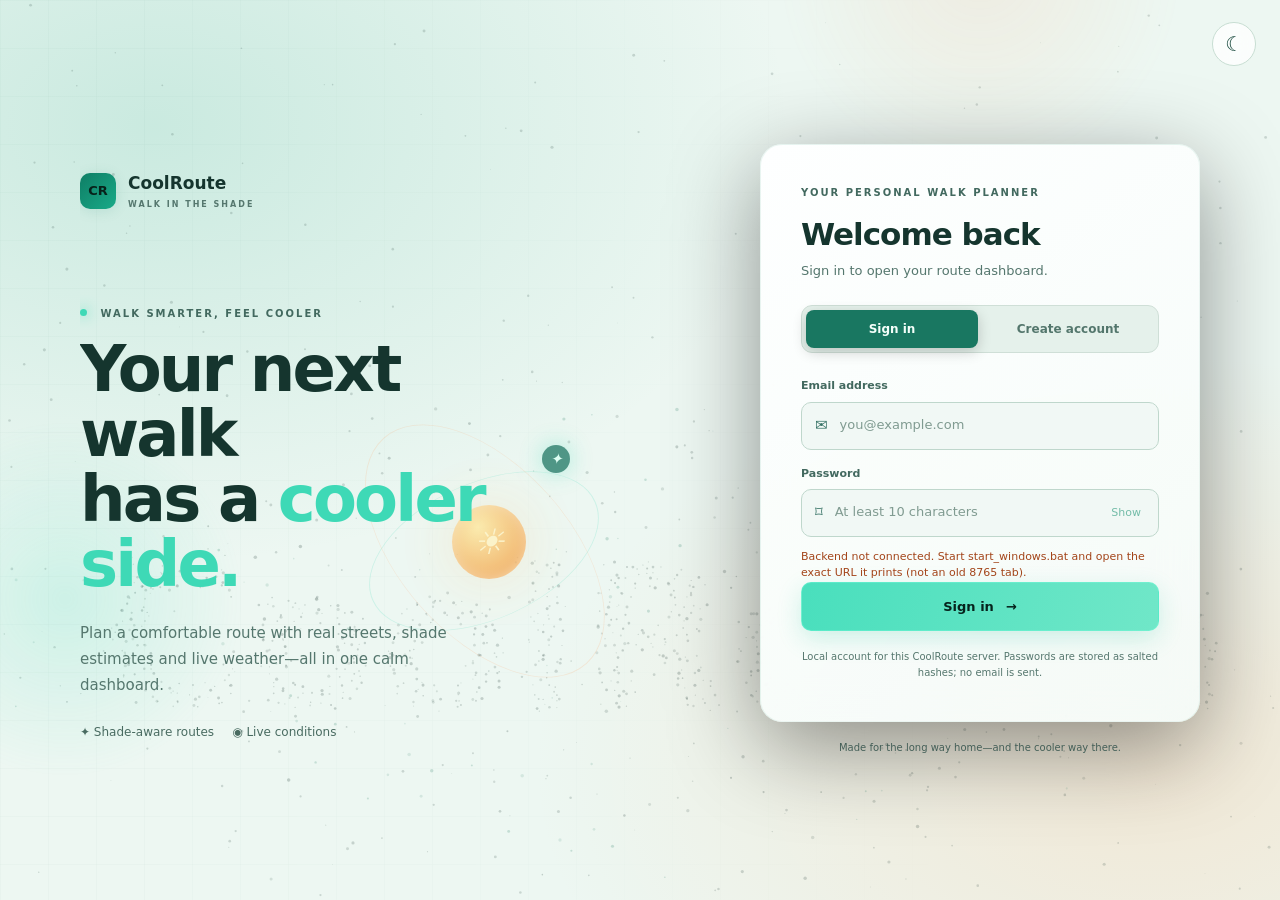
==== index.html @ a136e891 "Publish complete CoolRoute project" ====
<!doctype html>
<html lang="en">
<head>
  <meta charset="utf-8">
  <meta name="viewport" content="width=device-width, initial-scale=1, viewport-fit=cover">
  <meta name="theme-color" content="#0b161a">
  <title>CoolRoute · Walk in the Shade</title>

  <!-- Leaflet — served locally, no CDN required -->
  <link rel="stylesheet" href="./leaflet.css">

  <!-- App styles -->
  <link rel="stylesheet" href="./styles.css?v=solar-learning-satellite-12">
</head>
<body>

  <!-- Use the saved theme, or the operating-system preference on first visit. -->
  <script>
    try {
      const savedTheme = localStorage.getItem('coolroute-theme');
      if (savedTheme === 'light' || (!savedTheme && window.matchMedia('(prefers-color-scheme: light)').matches)) {
        document.body.classList.add('light');
      }
    } catch (_) {}
  </script>

  <section class="auth-screen" id="auth-screen" aria-label="CoolRoute account">
    <canvas class="auth-ambient-canvas" id="auth-ambient-canvas" aria-hidden="true"></canvas>
    <div class="auth-glow auth-glow-one"></div><div class="auth-glow auth-glow-two"></div>
    <button class="auth-theme-toggle" id="auth-theme-toggle" type="button" aria-label="Switch to light theme" title="Switch theme">☼</button>
    <div class="auth-layout">
      <div class="auth-story">
        <a class="auth-brand" href="#" aria-label="CoolRoute"><span class="brand-mark">CR</span><span>CoolRoute<small>WALK IN THE SHADE</small></span></a>
        <div class="auth-copy">
          <p class="auth-kicker"><span></span> WALK SMARTER, FEEL COOLER</p>
          <h1>Your next walk<br>has a <em>cooler side.</em></h1>
          <p>Plan a comfortable route with real streets, shade estimates and live weather—all in one calm dashboard.</p>
          <div class="auth-feature-row"><span>✦ Shade-aware routes</span><span>◉ Live conditions</span></div>
        </div>
        <div class="auth-orbit" aria-hidden="true"><i class="orbit-ring ring-a"></i><i class="orbit-ring ring-b"></i><i class="orbit-sun">☀</i><i class="orbit-leaf">✦</i></div>
      </div>
      <div class="auth-card-wrap">
        <form class="auth-card" id="auth-form" novalidate>
          <div class="auth-mobile-brand"><span class="brand-mark">CR</span> COOLROUTE</div>
          <p class="auth-kicker">YOUR PERSONAL WALK PLANNER</p>
          <h2 id="auth-title">Welcome back</h2>
          <p class="auth-subtitle" id="auth-subtitle">Sign in to open your route dashboard.</p>
          <div class="auth-tabs" role="tablist" aria-label="Account access">
            <button type="button" class="auth-tab active" id="tab-signin" role="tab" aria-selected="true">Sign in</button>
            <button type="button" class="auth-tab" id="tab-signup" role="tab" aria-selected="false">Create account</button>
          </div>
          <label class="auth-label" for="auth-email">Email address</label>
          <div class="auth-input-wrap"><span aria-hidden="true">✉</span><input id="auth-email" name="email" type="email" autocomplete="email" placeholder="you@example.com" required maxlength="254"></div>
          <label class="auth-label" for="auth-password">Password</label>
          <div class="auth-input-wrap"><span aria-hidden="true">⌑</span><input id="auth-password" name="password" type="password" autocomplete="current-password" placeholder="At least 10 characters" required minlength="10" maxlength="256"><button class="password-toggle" type="button" id="auth-show-password" aria-label="Show password">Show</button></div>
          <div id="auth-confirm-row" hidden>
            <label class="auth-label" for="auth-confirm">Confirm password</label>
            <div class="auth-input-wrap"><span aria-hidden="true">✓</span><input id="auth-confirm" name="confirm" type="password" autocomplete="new-password" placeholder="Enter your password again" maxlength="256"></div>
          </div>
          <p class="auth-feedback" id="auth-feedback" role="status" aria-live="polite"></p>
          <button class="auth-submit" id="auth-submit" type="submit"><span id="auth-submit-label">Sign in</span><span aria-hidden="true">→</span></button>
          <p class="auth-privacy">Local account for this CoolRoute server. Passwords are stored as salted hashes; no email is sent.</p>
        </form>
        <p class="auth-card-foot">Made for the long way home—and the cooler way there.</p>
      </div>
    </div>
  </section>

  <!-- ═══════════ TOP BAR ═══════════ -->
  <header class="topbar" role="banner">
    <a class="brand" href="/" aria-label="CoolRoute home">
      <span class="brand-mark" aria-hidden="true">CR</span>
      <span class="brand-text">CoolRoute<small>WALK IN THE SHADE</small></span>
    </a>

    <div class="topbar-center">
      <div class="status-badge" id="status-badge">
        <span class="status-dot" id="status-dot" aria-hidden="true"></span>
        <span id="status-text">Starting…</span>
      </div>
    </div>

    <div class="topbar-actions">
      <div class="weather-chip" id="weather-chip">
        <span class="weather-icon" aria-hidden="true">☀</span>
        <div>
          <b id="weather-temp">--°</b>
          <small id="weather-sub">Loading…</small>
        </div>
      </div>
      <span class="account-chip" id="account-email" hidden></span>
      <button class="icon-btn signout-btn" id="btn-signout" aria-label="Sign out" title="Sign out">↗</button>
      <button class="icon-btn" id="btn-theme" aria-label="Toggle theme" title="Toggle light/dark">◑</button>
    </div>
  </header>

  <!-- ═══════════ MAIN ═══════════ -->
  <main>

    <!-- Hero -->
    <section class="hero">
      <div>
        <p class="eyebrow">SMARTER PEDESTRIAN ROUTING</p>
        <h1>Take the <em>cooler</em> way.</h1>
        <p class="lede">Click the map to pick start &amp; end. Compare walking routes by heat, shade and live weather.</p>
      </div>
    </section>

    <!-- Layout -->
    <div class="layout">

      <!-- ── MAP ── -->
      <section class="card map-card">
        <div class="card-head">
          <div>
            <p class="eyebrow">LIVE STREET MAP</p>
            <h2>Choose your walk</h2>
          </div>
          <div class="map-btns city-search">
            <label class="sr-only" for="inp-city">Search for a city or place</label>
            <input id="inp-city" type="search" placeholder="City or place (e.g. Jaipur)" autocomplete="off">
            <button class="btn quiet" id="btn-city-search">⌕ Search</button>
          </div>
        </div>

        <div class="map-wrap">
          <div id="map" role="application" aria-label="Interactive street map"></div>

          <div class="map-type-control" role="group" aria-label="Choose map style">
            <button type="button" id="btn-map-street" class="map-type-button is-active" aria-pressed="true" title="Show street map">▤ <span>Street</span></button>
            <button type="button" id="btn-map-satellite" class="map-type-button" aria-pressed="false" title="Show satellite imagery">◉ <span>Satellite</span></button>
          </div>

          <!-- Overlay — pointer-events:none so map is always clickable -->
          <div class="map-overlay" id="map-overlay" hidden></div>

          <!-- Legend -->
          <div class="map-legend">
            <span><i class="ldot" style="background:#3ed9b6"></i>Start</span>
            <span><i class="ldot" style="background:#ff9a5c"></i>End</span>
            <span><i class="lline" style="background:#ff9a5c;opacity:.7"></i>Shortest</span>
            <span><i class="lline" style="background:#3ed9b6"></i>CoolRoute</span>
            <span><i class="ldot" style="background:#5fcc88;opacity:.7"></i>Trees</span>
          </div>
        </div>

        <div class="map-foot">
          <span id="map-foot-hint">Click the map to set your start point</span>
          <span>© <a href="https://www.openstreetmap.org/copyright" target="_blank" rel="noreferrer noopener">OpenStreetMap</a></span>
        </div>
      </section>

      <!-- ── SIDEBAR ── -->
      <aside class="sidebar">

        <!-- Controls -->
        <section class="card controls-card">
          <div class="card-head">
            <div>
              <p class="eyebrow">YOUR PREFERENCES</p>
              <h2>Plan your route</h2>
            </div>
            <button class="text-btn" id="btn-swap">⇄ Swap</button>
          </div>

          <div class="places">
            <div class="place-row">
              <span class="place-icon start-icon"></span>
              <div class="place-info place-autocomplete">
                <small>START</small>
                <input class="place-input" id="origin-input" type="search" placeholder="Search starting place" autocomplete="off" aria-label="Starting place">
                <div class="place-suggestions" id="origin-suggestions" role="listbox" hidden></div>
              </div>
              <button class="text-btn" data-mode="origin" title="Set start by clicking on the map">Map</button>
            </div>
            <div class="place-divider"></div>
            <div class="place-row">
              <span class="place-icon end-icon"></span>
              <div class="place-info place-autocomplete">
                <small>DESTINATION</small>
                <input class="place-input" id="dest-input" type="search" placeholder="Search destination" autocomplete="off" aria-label="Destination">
                <div class="place-suggestions" id="dest-suggestions" role="listbox" hidden></div>
              </div>
              <button class="text-btn" data-mode="destination" title="Set destination by clicking on the map">Map</button>
            </div>
          </div>

          <div class="control-block">
            <div class="label-row">
              <label for="inp-hour">Time of walk</label>
              <b id="hour-display">1:00 PM</b>
            </div>
            <input id="inp-hour" type="range" min="6" max="20" step="1" value="13">
            <div class="range-ticks"><span>6 AM</span><span>12 PM</span><span>8 PM</span></div>
          </div>

          <div class="control-block">
            <div class="label-row">
              <label for="inp-budget">Heat budget</label>
              <b><span id="budget-display">60</span>%</b>
            </div>
            <input id="inp-budget" type="range" min="20" max="100" step="5" value="60">
            <p class="hint">Lower = prefer cooler streets even if longer.</p>
          </div>

          <div class="toggles">
            <label class="toggle-row">
              <div class="toggle-info">
                <b>Step-free only</b>
                <small>Avoid mapped stairs</small>
              </div>
              <span class="switch">
                <input id="chk-stepfree" type="checkbox">
                <span class="track"></span>
              </span>
            </label>
            <label class="toggle-row">
              <div class="toggle-info">
                <b>Use shade estimates</b>
                <small>Trees &amp; buildings from OSM</small>
              </div>
              <span class="switch">
                <input id="chk-shade" type="checkbox" checked>
                <span class="track"></span>
              </span>
            </label>
          </div>

          <div class="mode-row">
            <span class="mode-label">Click map sets:</span>
            <div class="segmented">
              <button class="seg-btn active" data-mode="origin">Start</button>
              <button class="seg-btn" data-mode="destination">End</button>
              <button class="seg-btn" data-mode="close">Close street</button>
            </div>
          </div>

          <button class="btn primary" id="btn-plan">Find my cooler route →</button>
          <button class="btn subtle" id="btn-reset">Reset route &amp; closed streets</button>
        </section>

        <!-- Results -->
        <section class="card results-card">
          <div class="card-head">
            <div>
              <p class="eyebrow">ROUTE COMPARISON</p>
              <h2>Your options</h2>
            </div>
            <span class="chip" id="budget-chip">Ready</span>
          </div>

          <p class="verdict" id="verdict">Click the map to place start and destination, then plan your walk.</p>
          <div class="route-compare-grid">
            <section class="route-option shortest-option">
              <h3><i class="route-swatch shortest-swatch"></i>Shortest</h3>
              <p class="route-option-note">Direct walking route</p>
              <table class="compare-table"><tbody>
                <tr><th scope="row">Distance</th><td id="m-dist-base">--</td></tr>
                <tr><th scope="row">Walk time</th><td id="m-time-base">--</td></tr>
                <tr><th scope="row">Est. shade</th><td id="m-shade-base">--</td></tr>
                <tr><th scope="row">Heat exposure</th><td id="m-heat-base">--</td></tr>
              </tbody></table>
            </section>
            <section class="route-option cool-option">
              <h3><i class="route-swatch cool-swatch"></i>CoolRoute</h3>
              <p class="route-option-note" id="cool-route-note">Shade-aware option appears when shade data is ready.</p>
              <table class="compare-table"><tbody>
                <tr><th scope="row">Distance</th><td id="m-dist-cool">--</td></tr>
                <tr><th scope="row">Walk time</th><td id="m-time-cool">--</td></tr>
                <tr><th scope="row">Est. shade</th><td id="m-shade-cool">--</td></tr>
                <tr><th scope="row">Heat exposure</th><td id="m-heat-cool">--</td></tr>
              </tbody></table>
            </section>
          </div>
          <details class="info-disclosure explain-card" id="route-info" open>
            <summary><span><small>ROUTE DETAILS</small><b>Route calculations &amp; graph</b></span><i aria-hidden="true">⌄</i></summary>
            <div class="disclosure-content">
            <div class="explain-head">
              <div><p class="eyebrow">SEE THE DIFFERENCE</p><h3 id="explain-title">Route metrics graph</h3></div>
              <span class="graph-status" id="graph-status">Plan a route to compare</span>
            </div>
            <div class="graph-legend"><span><i class="legend-dot shortest-swatch"></i>Shortest</span><span><i class="legend-dot cool-swatch"></i>CoolRoute</span></div>
            <div class="metric-graph" id="metric-graph" role="img" aria-label="Comparison graph for route distance, shade and heat exposure">
              <div class="graph-row" data-metric="distance"><div class="graph-label">Distance <small>metres</small></div><div class="graph-bars"><div class="graph-bar-line"><i class="short-bar"></i><span class="short-value">—</span></div><div class="graph-bar-line"><i class="cool-bar"></i><span class="cool-value">—</span></div></div></div>
              <div class="graph-row" data-metric="time"><div class="graph-label">Walk time <small>minutes</small></div><div class="graph-bars"><div class="graph-bar-line"><i class="short-bar"></i><span class="short-value">—</span></div><div class="graph-bar-line"><i class="cool-bar"></i><span class="cool-value">—</span></div></div></div>
              <div class="graph-row" data-metric="shade"><div class="graph-label">Est. shade <small>percent</small></div><div class="graph-bars"><div class="graph-bar-line"><i class="short-bar"></i><span class="short-value">—</span></div><div class="graph-bar-line"><i class="cool-bar"></i><span class="cool-value">—</span></div></div></div>
              <div class="graph-row" data-metric="heat"><div class="graph-label">Heat exposure <small>relative score</small></div><div class="graph-bars"><div class="graph-bar-line"><i class="short-bar"></i><span class="short-value">—</span></div><div class="graph-bar-line"><i class="cool-bar"></i><span class="cool-value">—</span></div></div></div>
            </div>
            <div class="learning-actions" aria-label="Learn about the Sun and route calculations">
              <button type="button" class="learning-button" aria-expanded="false" aria-controls="sun-knowledge" data-learning-target="sun-knowledge"><span class="learning-icon" aria-hidden="true">☀</span><span class="learning-copy"><b>How sunlight is estimated</b><small>Location, date, time &amp; shade</small></span><span class="learning-arrow" aria-hidden="true">↗</span></button>
              <button type="button" class="learning-button formula-button" aria-expanded="false" aria-controls="formula-info" data-learning-target="formula-info"><span class="learning-icon" aria-hidden="true">ƒx</span><span class="learning-copy"><b>Explore the formulas</b><small>Sun angle, heat &amp; route score</small></span><span class="learning-arrow" aria-hidden="true">↗</span></button>
            </div>
            <section class="learning-panel astronomy-content" id="sun-knowledge" hidden aria-labelledby="sun-knowledge-title">
              <h4 id="sun-knowledge-title">How the Sun estimate uses your location</h4>
              <p>When you choose a route, CoolRoute uses its latitude and longitude and your selected time. It first looks up forecast sunlight from Open-Meteo. If that is unavailable, it estimates the Sun’s position from the location, date, and time.</p>
              <ul class="sun-steps">
                <li><b>Latitude</b> tells how far north or south the route is. This changes the Sun’s angle above the horizon.</li>
                <li><b>Longitude</b> tells how far east or west it is. Along with the time zone, it helps match clock time to the Sun’s local time.</li>
                <li><b>Date</b> changes the Sun’s seasonal path. Its height is usually different in summer and winter.</li>
                <li><b>Time</b> changes the Sun’s position during the day. Near solar noon, it is usually highest.</li>
                <li>The app combines estimated sunlight with mapped tree and building shade to compare route heat exposure.</li>
              </ul>
              <p class="formula-footnote">These are planning estimates, not a precise shadow or pavement-temperature measurement. Missing map features or unavailable weather data can affect accuracy.</p>
            </section>
            <section class="learning-panel" id="formula-info" hidden aria-labelledby="formula-info-title">
              <h4 id="formula-info-title">Mathematics behind the estimates</h4>
              <div class="sun-formula"><b>Sun height from latitude, season, and time</b><code>sin(α) = sin(φ) sin(δ) + cos(φ) cos(δ) cos(H)</code><p class="formula-footnote">α = Sun height; φ = latitude; δ = seasonal declination; H = hour angle. If α is below the horizon, sunlight is set to zero.</p></div>
              <div class="sun-formula sun-formula-secondary"><b>Season and local solar time</b><code>δ ≈ 23.45° × sin(360° × (day − 81) ÷ 365)<br>solar time ≈ clock time + longitude ÷ 15 − UTC offset<br>H = 15° × (solar time − 12)</code></div>
            <div class="formula-grid">
              <article><b>Shade estimate</b><code>100 × Σ(segment length × shade fraction) ÷ total distance</code><p>Each mapped street segment contributes according to its estimated tree/building shade.</p></article>
              <article><b>Heat exposure</b><code>sun strength × Σ[length × (1 − shade) + wait time × walking speed × (1 − crossing shade)]</code><p>More sun and less shade increase this relative score. It is a planning estimate, not a temperature.</p></article>
              <article><b>Walking time</b><code>Σ(segment length ÷ 1.3 m/s + crossing wait)</code><p>Uses an average walking speed of 1.3 m/s, plus mapped crossing waits where available.</p></article>
              <article><b>Live sun strength</b><code>clamp(shortwave radiation ÷ 850 W/m², 0, 1)</code><p>Open-Meteo looks up radiation for the selected coordinates and local hour. Astronomy is the backup estimate.</p></article>
              <article><b>CoolRoute choice</b><code>route cost = distance + λ × heat exposure</code><p>The app adjusts λ (lambda) until it finds a short route within your heat budget, when one is possible.</p></article>
            </div>
              <p class="formula-footnote">Shade estimates use mapped OpenStreetMap trees/buildings. A simple astronomy fallback uses the nearest 15° longitude meridian for its time-zone estimate, so it omits some orbital and clock corrections.</p>
            </section>
            </div>
          </details>
          <section class="history-card" aria-labelledby="history-title">
            <div class="history-head"><div><p class="eyebrow">SAVED TO THIS DEVICE</p><h3 id="history-title">Your walk history</h3></div><button type="button" class="text-btn" id="btn-history-refresh">Refresh</button></div>
            <p class="history-status" id="history-status" role="status">Loading saved walks…</p>
            <div class="history-list" id="history-list" aria-live="polite"></div>
            <button type="button" class="btn subtle history-more" id="btn-history-more" hidden>Load older walks</button>
            <p class="history-footnote">Saved in <code>data/coolroute.sqlite3</code> for your account. Entries stay there until you remove the database file.</p>
          </section>
          <div hidden>
            <span id="m-dist-delta"></span><span id="m-time-delta"></span>
            <span id="m-shade-delta"></span><span id="m-heat-delta"></span>
          </div>

          <ul class="warnings" id="warnings"></ul>
          <p class="data-note" id="data-note">Heat is a relative score — not medical advice. Shade estimated from mapped trees &amp; buildings.</p>
        </section>

      </aside>
    </div>

    <footer class="source-strip">
      <span><b>LIVE ROUTING · LOCAL CALCULATIONS</b> · Streets: OpenStreetMap · Weather: Open-Meteo</span>
      <a href="https://www.openstreetmap.org/fixthemap" target="_blank" rel="noreferrer noopener">Report map issue ↗</a>
    </footer>
  </main>

  <!-- Leaflet JS — served locally -->
  <script src="./leaflet.js"></script>
  <!-- App JS -->
  <script src="./frontend.js?v=solar-learning-satellite-12"></script>
</body>
</html>
---- leaflet.css ----
/* required styles */

.leaflet-pane,
.leaflet-tile,
.leaflet-marker-icon,
.leaflet-marker-shadow,
.leaflet-tile-container,
.leaflet-pane > svg,
.leaflet-pane > canvas,
.leaflet-zoom-box,
.leaflet-image-layer,
.leaflet-layer {
	position: absolute;
	left: 0;
	top: 0;
	}
.leaflet-container {
	overflow: hidden;
	}
.leaflet-tile,
.leaflet-marker-icon,
.leaflet-marker-shadow {
	-webkit-user-select: none;
	   -moz-user-select: none;
	        user-select: none;
	  -webkit-user-drag: none;
	}
/* Prevents IE11 from highlighting tiles in blue */
.leaflet-tile::selection {
	background: transparent;
}
/* Safari renders non-retina tile on retina better with this, but Chrome is worse */
.leaflet-safari .leaflet-tile {
	image-rendering: -webkit-optimize-contrast;
	}
/* hack that prevents hw layers "stretching" when loading new tiles */
.leaflet-safari .leaflet-tile-container {
	width: 1600px;
	height: 1600px;
	-webkit-transform-origin: 0 0;
	}
.leaflet-marker-icon,
.leaflet-marker-shadow {
	display: block;
	}
/* .leaflet-container svg: reset svg max-width decleration shipped in Joomla! (joomla.org) 3.x */
/* .leaflet-container img: map is broken in FF if you have max-width: 100% on tiles */
.leaflet-container .leaflet-overlay-pane svg {
	max-width: none !important;
	max-height: none !important;
	}
.leaflet-container .leaflet-marker-pane img,
.leaflet-container .leaflet-shadow-pane img,
.leaflet-container .leaflet-tile-pane img,
.leaflet-container img.leaflet-image-layer,
.leaflet-container .leaflet-tile {
	max-width: none !important;
	max-height: none !important;
	width: auto;
	padding: 0;
	}

.leaflet-container img.leaflet-tile {
	/* See: https://bugs.chromium.org/p/chromium/issues/detail?id=600120 */
	mix-blend-mode: plus-lighter;
}

.leaflet-container.leaflet-touch-zoom {
	-ms-touch-action: pan-x pan-y;
	touch-action: pan-x pan-y;
	}
.leaflet-container.leaflet-touch-drag {
	-ms-touch-action: pinch-zoom;
	/* Fallback for FF which doesn't support pinch-zoom */
	touch-action: none;
	touch-action: pinch-zoom;
}
.leaflet-container.leaflet-touch-drag.leaflet-touch-zoom {
	-ms-touch-action: none;
	touch-action: none;
}
.leaflet-container {
	-webkit-tap-highlight-color: transparent;
}
.leaflet-container a {
	-webkit-tap-highlight-color: rgba(51, 181, 229, 0.4);
}
.leaflet-tile {
	filter: inherit;
	visibility: hidden;
	}
.leaflet-tile-loaded {
	visibility: inherit;
	}
.leaflet-zoom-box {
	width: 0;
	height: 0;
	-moz-box-sizing: border-box;
	     box-sizing: border-box;
	z-index: 800;
	}
/* workaround for https://bugzilla.mozilla.org/show_bug.cgi?id=888319 */
.leaflet-overlay-pane svg {
	-moz-user-select: none;
	}

.leaflet-pane         { z-index: 400; }

.leaflet-tile-pane    { z-index: 200; }
.leaflet-overlay-pane { z-index: 400; }
.leaflet-shadow-pane  { z-index: 500; }
.leaflet-marker-pane  { z-index: 600; }
.leaflet-tooltip-pane   { z-index: 650; }
.leaflet-popup-pane   { z-index: 700; }

.leaflet-map-pane canvas { z-index: 100; }
.leaflet-map-pane svg    { z-index: 200; }

.leaflet-vml-shape {
	width: 1px;
	height: 1px;
	}
.lvml {
	behavior: url(#default#VML);
	display: inline-block;
	position: absolute;
	}


/* control positioning */

.leaflet-control {
	position: relative;
	z-index: 800;
	pointer-events: visiblePainted; /* IE 9-10 doesn't have auto */
	pointer-events: auto;
	}
.leaflet-top,
.leaflet-bottom {
	position: absolute;
	z-index: 1000;
	pointer-events: none;
	}
.leaflet-top {
	top: 0;
	}
.leaflet-right {
	right: 0;
	}
.leaflet-bottom {
	bottom: 0;
	}
.leaflet-left {
	left: 0;
	}
.leaflet-control {
	float: left;
	clear: both;
	}
.leaflet-right .leaflet-control {
	float: right;
	}
.leaflet-top .leaflet-control {
	margin-top: 10px;
	}
.leaflet-bottom .leaflet-control {
	margin-bottom: 10px;
	}
.leaflet-left .leaflet-control {
	margin-left: 10px;
	}
.leaflet-right .leaflet-control {
	margin-right: 10px;
	}


/* zoom and fade animations */

.leaflet-fade-anim .leaflet-popup {
	opacity: 0;
	-webkit-transition: opacity 0.2s linear;
	   -moz-transition: opacity 0.2s linear;
	        transition: opacity 0.2s linear;
	}
.leaflet-fade-anim .leaflet-map-pane .leaflet-popup {
	opacity: 1;
	}
.leaflet-zoom-animated {
	-webkit-transform-origin: 0 0;
	    -ms-transform-origin: 0 0;
	        transform-origin: 0 0;
	}
svg.leaflet-zoom-animated {
	will-change: transform;
}

.leaflet-zoom-anim .leaflet-zoom-animated {
	-webkit-transition: -webkit-transform 0.25s cubic-bezier(0,0,0.25,1);
	   -moz-transition:    -moz-transform 0.25s cubic-bezier(0,0,0.25,1);
	        transition:         transform 0.25s cubic-bezier(0,0,0.25,1);
	}
.leaflet-zoom-anim .leaflet-tile,
.leaflet-pan-anim .leaflet-tile {
	-webkit-transition: none;
	   -moz-transition: none;
	        transition: none;
	}

.leaflet-zoom-anim .leaflet-zoom-hide {
	visibility: hidden;
	}


/* cursors */

.leaflet-interactive {
	cursor: pointer;
	}
.leaflet-grab {
	cursor: -webkit-grab;
	cursor:    -moz-grab;
	cursor:         grab;
	}
.leaflet-crosshair,
.leaflet-crosshair .leaflet-interactive {
	cursor: crosshair;
	}
.leaflet-popup-pane,
.leaflet-control {
	cursor: auto;
	}
.leaflet-dragging .leaflet-grab,
.leaflet-dragging .leaflet-grab .leaflet-interactive,
.leaflet-dragging .leaflet-marker-draggable {
	cursor: move;
	cursor: -webkit-grabbing;
	cursor:    -moz-grabbing;
	cursor:         grabbing;
	}

/* marker & overlays interactivity */
.leaflet-marker-icon,
.leaflet-marker-shadow,
.leaflet-image-layer,
.leaflet-pane > svg path,
.leaflet-tile-container {
	pointer-events: none;
	}

.leaflet-marker-icon.leaflet-interactive,
.leaflet-image-layer.leaflet-interactive,
.leaflet-pane > svg path.leaflet-interactive,
svg.leaflet-image-layer.leaflet-interactive path {
	pointer-events: visiblePainted; /* IE 9-10 doesn't have auto */
	pointer-events: auto;
	}

/* visual tweaks */

.leaflet-container {
	background: #ddd;
	outline-offset: 1px;
	}
.leaflet-container a {
	color: #0078A8;
	}
.leaflet-zoom-box {
	border: 2px dotted #38f;
	background: rgba(255,255,255,0.5);
	}


/* general typography */
.leaflet-container {
	font-family: "Helvetica Neue", Arial, Helvetica, sans-serif;
	font-size: 12px;
	font-size: 0.75rem;
	line-height: 1.5;
	}


/* general toolbar styles */

.leaflet-bar {
	box-shadow: 0 1px 5px rgba(0,0,0,0.65);
	border-radius: 4px;
	}
.leaflet-bar a {
	background-color: #fff;
	border-bottom: 1px solid #ccc;
	width: 26px;
	height: 26px;
	line-height: 26px;
	display: block;
	text-align: center;
	text-decoration: none;
	color: black;
	}
.leaflet-bar a,
.leaflet-control-layers-toggle {
	background-position: 50% 50%;
	background-repeat: no-repeat;
	display: block;
	}
.leaflet-bar a:hover,
.leaflet-bar a:focus {
	background-color: #f4f4f4;
	}
.leaflet-bar a:first-child {
	border-top-left-radius: 4px;
	border-top-right-radius: 4px;
	}
.leaflet-bar a:last-child {
	border-bottom-left-radius: 4px;
	border-bottom-right-radius: 4px;
	border-bottom: none;
	}
.leaflet-bar a.leaflet-disabled {
	cursor: default;
	background-color: #f4f4f4;
	color: #bbb;
	}

.leaflet-touch .leaflet-bar a {
	width: 30px;
	height: 30px;
	line-height: 30px;
	}
.leaflet-touch .leaflet-bar a:first-child {
	border-top-left-radius: 2px;
	border-top-right-radius: 2px;
	}
.leaflet-touch .leaflet-bar a:last-child {
	border-bottom-left-radius: 2px;
	border-bottom-right-radius: 2px;
	}

/* zoom control */

.leaflet-control-zoom-in,
.leaflet-control-zoom-out {
	font: bold 18px 'Lucida Console', Monaco, monospace;
	text-indent: 1px;
	}

.leaflet-touch .leaflet-control-zoom-in, .leaflet-touch .leaflet-control-zoom-out  {
	font-size: 22px;
	}


/* layers control */

.leaflet-control-layers {
	box-shadow: 0 1px 5px rgba(0,0,0,0.4);
	background: #fff;
	border-radius: 5px;
	}
.leaflet-control-layers-toggle {
	background-image: url(images/layers.png);
	width: 36px;
	height: 36px;
	}
.leaflet-retina .leaflet-control-layers-toggle {
	background-image: url(images/layers-2x.png);
	background-size: 26px 26px;
	}
.leaflet-touch .leaflet-control-layers-toggle {
	width: 44px;
	height: 44px;
	}
.leaflet-control-layers .leaflet-control-layers-list,
.leaflet-control-layers-expanded .leaflet-control-layers-toggle {
	display: none;
	}
.leaflet-control-layers-expanded .leaflet-control-layers-list {
	display: block;
	position: relative;
	}
.leaflet-control-layers-expanded {
	padding: 6px 10px 6px 6px;
	color: #333;
	background: #fff;
	}
.leaflet-control-layers-scrollbar {
	overflow-y: scroll;
	overflow-x: hidden;
	padding-right: 5px;
	}
.leaflet-control-layers-selector {
	margin-top: 2px;
	position: relative;
	top: 1px;
	}
.leaflet-control-layers label {
	display: block;
	font-size: 13px;
	font-size: 1.08333em;
	}
.leaflet-control-layers-separator {
	height: 0;
	border-top: 1px solid #ddd;
	margin: 5px -10px 5px -6px;
	}

/* Default icon URLs */
.leaflet-default-icon-path { /* used only in path-guessing heuristic, see L.Icon.Default */
	background-image: url(images/marker-icon.png);
	}


/* attribution and scale controls */

.leaflet-container .leaflet-control-attribution {
	background: #fff;
	background: rgba(255, 255, 255, 0.8);
	margin: 0;
	}
.leaflet-control-attribution,
.leaflet-control-scale-line {
	padding: 0 5px;
	color: #333;
	line-height: 1.4;
	}
.leaflet-control-attribution a {
	text-decoration: none;
	}
.leaflet-control-attribution a:hover,
.leaflet-control-attribution a:focus {
	text-decoration: underline;
	}
.leaflet-attribution-flag {
	display: inline !important;
	vertical-align: baseline !important;
	width: 1em;
	height: 0.6669em;
	}
.leaflet-left .leaflet-control-scale {
	margin-left: 5px;
	}
.leaflet-bottom .leaflet-control-scale {
	margin-bottom: 5px;
	}
.leaflet-control-scale-line {
	border: 2px solid #777;
	border-top: none;
	line-height: 1.1;
	padding: 2px 5px 1px;
	white-space: nowrap;
	-moz-box-sizing: border-box;
	     box-sizing: border-box;
	background: rgba(255, 255, 255, 0.8);
	text-shadow: 1px 1px #fff;
	}
.leaflet-control-scale-line:not(:first-child) {
	border-top: 2px solid #777;
	border-bottom: none;
	margin-top: -2px;
	}
.leaflet-control-scale-line:not(:first-child):not(:last-child) {
	border-bottom: 2px solid #777;
	}

.leaflet-touch .leaflet-control-attribution,
.leaflet-touch .leaflet-control-layers,
.leaflet-touch .leaflet-bar {
	box-shadow: none;
	}
.leaflet-touch .leaflet-control-layers,
.leaflet-touch .leaflet-bar {
	border: 2px solid rgba(0,0,0,0.2);
	background-clip: padding-box;
	}


/* popup */

.leaflet-popup {
	position: absolute;
	text-align: center;
	margin-bottom: 20px;
	}
.leaflet-popup-content-wrapper {
	padding: 1px;
	text-align: left;
	border-radius: 12px;
	}
.leaflet-popup-content {
	margin: 13px 24px 13px 20px;
	line-height: 1.3;
	font-size: 13px;
	font-size: 1.08333em;
	min-height: 1px;
	}
.leaflet-popup-content p {
	margin: 17px 0;
	margin: 1.3em 0;
	}
.leaflet-popup-tip-container {
	width: 40px;
	height: 20px;
	position: absolute;
	left: 50%;
	margin-top: -1px;
	margin-left: -20px;
	overflow: hidden;
	pointer-events: none;
	}
.leaflet-popup-tip {
	width: 17px;
	height: 17px;
	padding: 1px;

	margin: -10px auto 0;
	pointer-events: auto;

	-webkit-transform: rotate(45deg);
	   -moz-transform: rotate(45deg);
	    -ms-transform: rotate(45deg);
	        transform: rotate(45deg);
	}
.leaflet-popup-content-wrapper,
.leaflet-popup-tip {
	background: white;
	color: #333;
	box-shadow: 0 3px 14px rgba(0,0,0,0.4);
	}
.leaflet-container a.leaflet-popup-close-button {
	position: absolute;
	top: 0;
	right: 0;
	border: none;
	text-align: center;
	width: 24px;
	height: 24px;
	font: 16px/24px Tahoma, Verdana, sans-serif;
	color: #757575;
	text-decoration: none;
	background: transparent;
	}
.leaflet-container a.leaflet-popup-close-button:hover,
.leaflet-container a.leaflet-popup-close-button:focus {
	color: #585858;
	}
.leaflet-popup-scrolled {
	overflow: auto;
	}

.leaflet-oldie .leaflet-popup-content-wrapper {
	-ms-zoom: 1;
	}
.leaflet-oldie .leaflet-popup-tip {
	width: 24px;
	margin: 0 auto;

	-ms-filter: "progid:DXImageTransform.Microsoft.Matrix(M11=0.70710678, M12=0.70710678, M21=-0.70710678, M22=0.70710678)";
	filter: progid:DXImageTransform.Microsoft.Matrix(M11=0.70710678, M12=0.70710678, M21=-0.70710678, M22=0.70710678);
	}

.leaflet-oldie .leaflet-control-zoom,
.leaflet-oldie .leaflet-control-layers,
.leaflet-oldie .leaflet-popup-content-wrapper,
.leaflet-oldie .leaflet-popup-tip {
	border: 1px solid #999;
	}


/* div icon */

.leaflet-div-icon {
	background: #fff;
	border: 1px solid #666;
	}


/* Tooltip */
/* Base styles for the element that has a tooltip */
.leaflet-tooltip {
	position: absolute;
	padding: 6px;
	background-color: #fff;
	border: 1px solid #fff;
	border-radius: 3px;
	color: #222;
	white-space: nowrap;
	-webkit-user-select: none;
	-moz-user-select: none;
	-ms-user-select: none;
	user-select: none;
	pointer-events: none;
	box-shadow: 0 1px 3px rgba(0,0,0,0.4);
	}
.leaflet-tooltip.leaflet-interactive {
	cursor: pointer;
	pointer-events: auto;
	}
.leaflet-tooltip-top:before,
.leaflet-tooltip-bottom:before,
.leaflet-tooltip-left:before,
.leaflet-tooltip-right:before {
	position: absolute;
	pointer-events: none;
	border: 6px solid transparent;
	background: transparent;
	content: "";
	}

/* Directions */

.leaflet-tooltip-bottom {
	margin-top: 6px;
}
.leaflet-tooltip-top {
	margin-top: -6px;
}
.leaflet-tooltip-bottom:before,
.leaflet-tooltip-top:before {
	left: 50%;
	margin-left: -6px;
	}
.leaflet-tooltip-top:before {
	bottom: 0;
	margin-bottom: -12px;
	border-top-color: #fff;
	}
.leaflet-tooltip-bottom:before {
	top: 0;
	margin-top: -12px;
	margin-left: -6px;
	border-bottom-color: #fff;
	}
.leaflet-tooltip-left {
	margin-left: -6px;
}
.leaflet-tooltip-right {
	margin-left: 6px;
}
.leaflet-tooltip-left:before,
.leaflet-tooltip-right:before {
	top: 50%;
	margin-top: -6px;
	}
.leaflet-tooltip-left:before {
	right: 0;
	margin-right: -12px;
	border-left-color: #fff;
	}
.leaflet-tooltip-right:before {
	left: 0;
	margin-left: -12px;
	border-right-color: #fff;
	}

/* Printing */

@media print {
	/* Prevent printers from removing background-images of controls. */
	.leaflet-control {
		-webkit-print-color-adjust: exact;
		print-color-adjust: exact;
		}
	}
---- styles.css ----
/* ═══════════════════════════════════════════════════
   CoolRoute — styles.css  (fully offline, no CDN fonts)
   Dark-first, responsive, accessible
   ═══════════════════════════════════════════════════ */

/* ── tokens ── */
:root {
  color-scheme: dark;

  /* background / surface */
  --bg:       #0b161a;
  --surface:  #111e23;
  --surface2: #172830;
  --card:     #132029;
  --line:     #1e3540;

  /* text */
  --ink:   #e8f4f0;
  --muted: #7fa9a0;
  --faint: #3d6670;

  /* brand */
  --teal:      #3ed9b6;
  --teal-dim:  #1a6e5a;
  --teal-glow: rgba(62, 217, 182, 0.18);
  --orange:    #ff9a5c;
  --orange-dim: #6b3315;
  --green:     #5fcc88;
  --red:       #ff6b6b;
  --gold:      #f5c641;

  /* effects */
  --radius:    14px;
  --radius-sm: 8px;
  --shadow:    0 8px 32px rgba(0,0,0,0.40);
  --shadow-sm: 0 2px 12px rgba(0,0,0,0.30);
}

/* ── light mode ── */
body.light {
  color-scheme: light;
  --bg:       #f0f7f4;
  --surface:  #ffffff;
  --surface2: #e8f3ee;
  --card:     #ffffff;
  --line:     #c8dfd7;
  --ink:      #0f2922;
  --muted:    #4e7870;
  --faint:    #b8d4ce;
  --teal:         #0e7e65;
  --teal-dim:     #cde9e2;
  --teal-glow:    rgba(14, 126, 101, 0.12);
  --orange:       #d96820;
  --orange-dim:   #fde6d3;
  --green:        #1e9950;
  --red:          #d42e2e;
  --gold:         #c98f00;
  --shadow:       0 8px 32px rgba(0,0,0,0.10);
  --shadow-sm:    0 2px 10px rgba(0,0,0,0.08);
}
body.light .card { background: var(--card); }
body.light .places { background: var(--surface2); border-color: var(--line); }
body.light .segmented { background: var(--surface2); border-color: var(--line); }
body.light .map-overlay,
body.light .map-legend { background: rgba(255,255,255,0.93); color: var(--ink); border-color: var(--line); }

/* ── reset ── */
*, *::before, *::after { box-sizing: border-box; }
html { scroll-behavior: smooth; }
body {
  margin: 0;
  background: radial-gradient(ellipse 80% 60% at 15% 0%, #142f38 0%, transparent 55%), var(--bg);
  color: var(--ink);
  font: 15px/1.55 system-ui, -apple-system, 'Segoe UI', sans-serif;
  min-height: 100dvh;
  -webkit-font-smoothing: antialiased;
}
a { color: var(--teal); text-decoration: none; }
a:hover { text-decoration: underline; }
img, svg { display: block; }
button, input, label { font: inherit; }
button { cursor: pointer; border: none; background: none; color: inherit; }

/* ── typography helpers ── */
.eyebrow {
  font: 700 10px/1 system-ui, sans-serif;
  letter-spacing: 2px;
  color: var(--muted);
  text-transform: uppercase;
  margin: 0 0 8px;
}
h1, h2 { margin: 0; }
h1 {
  font: 800 clamp(32px, 5vw, 52px)/1.05 system-ui, sans-serif;
  letter-spacing: -1.5px;
  color: var(--ink);
}
h1 em { font-style: normal; color: var(--teal); }
h2 {
  font: 700 17px/1.2 system-ui, sans-serif;
  letter-spacing: -0.3px;
}
small { font-size: 11px; }

/* ═══════════════════════════════════ TOP BAR ════════ */
.topbar {
  position: sticky;
  top: 0;
  z-index: 200;
  display: flex;
  align-items: center;
  justify-content: space-between;
  gap: 12px;
  height: 64px;
  padding: 0 24px;
  background: rgba(11, 22, 26, 0.92);
  backdrop-filter: blur(18px) saturate(160%);
  -webkit-backdrop-filter: blur(18px) saturate(160%);
  border-bottom: 1px solid var(--line);
}
body.light .topbar { background: rgba(240, 247, 244, 0.94); }

.brand {
  display: flex;
  align-items: center;
  gap: 10px;
  color: var(--ink);
  text-decoration: none;
  flex-shrink: 0;
}
.brand-mark {
  width: 36px;
  height: 36px;
  border-radius: 10px;
  background: linear-gradient(135deg, var(--teal) 0%, #1aaa88 100%);
  color: #07221a;
  font: 800 13px/36px system-ui, sans-serif;
  text-align: center;
  flex-shrink: 0;
  box-shadow: 0 2px 14px var(--teal-glow);
}
.brand-text {
  font: 700 17px/1 system-ui, sans-serif;
  letter-spacing: -0.3px;
}
.brand-text small {
  display: block;
  font: 600 8px system-ui, sans-serif;
  letter-spacing: 2px;
  color: var(--muted);
  margin-top: 2px;
}

.topbar-center { flex: 1; display: flex; justify-content: center; }

.status-badge {
  display: inline-flex;
  align-items: center;
  gap: 7px;
  padding: 5px 12px;
  border-radius: 20px;
  background: var(--surface);
  border: 1px solid var(--line);
  font-size: 12px;
  color: var(--muted);
  transition: background 0.3s;
}
.status-dot {
  width: 7px;
  height: 7px;
  border-radius: 50%;
  background: var(--gold);
  box-shadow: 0 0 7px currentColor;
  transition: background 0.3s, box-shadow 0.3s;
}
.status-badge.ready .status-dot {
  background: var(--teal);
  box-shadow: 0 0 8px var(--teal);
}
.status-badge.error .status-dot { background: var(--red); box-shadow: 0 0 7px var(--red); }

.topbar-actions { display: flex; align-items: center; gap: 10px; flex-shrink: 0; }

.weather-chip {
  display: flex;
  align-items: center;
  gap: 8px;
  padding: 6px 12px;
  border-radius: 10px;
  background: var(--surface);
  border: 1px solid var(--line);
  font-size: 13px;
  min-width: 90px;
}
.weather-icon { font-size: 18px; color: var(--gold); }
.weather-chip b { font: 700 16px system-ui, sans-serif; display: block; line-height: 1; }
.weather-chip small { color: var(--muted); font-size: 10px; }

.icon-btn {
  width: 36px;
  height: 36px;
  border-radius: 9px;
  background: var(--surface);
  border: 1px solid var(--line);
  color: var(--muted);
  font-size: 18px;
  display: grid;
  place-items: center;
  transition: color 0.2s, border-color 0.2s;
}
.icon-btn:hover { color: var(--teal); border-color: var(--teal-dim); }

/* ═══════════════════════════════════ MAIN ════════ */
main { max-width: 1440px; margin: 0 auto; padding: 28px 28px 0; }

/* ── hero ── */
.hero { margin-bottom: 24px; }
.lede { margin: 10px 0 0; color: var(--muted); font-size: 14px; max-width: 520px; }

/* ── layout grid ── */
.layout {
  display: grid;
  grid-template-columns: 1fr 380px;
  gap: 20px;
  align-items: start;
}

/* ═══════════════════════════════════ CARD ════════ */
.card {
  border-radius: var(--radius);
  background: linear-gradient(160deg, var(--card) 0%, var(--surface) 100%);
  border: 1px solid var(--line);
  box-shadow: var(--shadow);
  overflow: hidden;
}
.card-head {
  display: flex;
  align-items: center;
  justify-content: space-between;
  padding: 18px 20px 14px;
  border-bottom: 1px solid var(--line);
}

/* ═══════════════════════════════════ MAP CARD ════════ */
.map-card { display: flex; flex-direction: column; }

.map-btns { display: flex; gap: 8px; }

.map-wrap {
  position: relative;
  flex: none;
  height: 520px;
  background: #dce5df;
}
.map-type-control { position: absolute; z-index: 650; top: 12px; right: 12px; display: flex; gap: 4px; padding: 4px; border: 1px solid rgba(255,255,255,.15); border-radius: 12px; background: rgba(11,22,26,.86); box-shadow: 0 8px 24px rgba(0,0,0,.25); backdrop-filter: blur(12px); }
.map-type-button { display: inline-flex; min-height: 34px; align-items: center; justify-content: center; gap: 6px; padding: 0 11px; border: 1px solid transparent; border-radius: 8px; color: #b5cbc7; background: transparent; font: inherit; font-size: 11px; font-weight: 700; cursor: pointer; transition: color .18s, background .18s, border-color .18s, transform .18s; }
.map-type-button:hover { color: #fff; background: rgba(255,255,255,.09); transform: translateY(-1px); }
.map-type-button.is-active { color: #06231e; border-color: rgba(62,217,182,.65); background: var(--teal); box-shadow: 0 3px 12px rgba(62,217,182,.2); }
.map-type-button:focus-visible { outline: 2px solid #fff; outline-offset: 2px; }
#map {
  width: 100%;
  height: 520px;
  /* Keep the map area visibly present while raster tiles load or are blocked. */
  background-color: #dce5df;
  background-image: linear-gradient(135deg, rgba(255,255,255,.24), rgba(145,170,155,.12));
}

.map-overlay {
  position: absolute;
  top: 12px;
  left: 50%;
  transform: translateX(-50%);
  max-width: calc(100% - 24px);
  padding: 8px 14px;
  border: 1px solid rgba(255,255,255,.16);
  border-radius: 999px;
  display: block;
  background: rgba(11, 22, 26, 0.92);
  color: var(--ink);
  font-size: 12px;
  font-weight: 500;
  z-index: 800;
  text-align: center;
  box-shadow: 0 4px 18px rgba(0,0,0,.24);
  backdrop-filter: blur(8px);
  pointer-events: none;
}
.map-overlay[hidden] { display: none; }

.map-legend {
  position: absolute;
  bottom: 10px;
  left: 10px;
  z-index: 600;
  display: flex;
  flex-wrap: wrap;
  gap: 6px 12px;
  background: rgba(11, 22, 26, 0.82);
  backdrop-filter: blur(6px);
  border: 1px solid var(--line);
  border-radius: 9px;
  padding: 7px 11px;
  font-size: 11px;
  color: var(--muted);
}
.map-legend span { display: flex; align-items: center; gap: 5px; }

.ldot, .lline {
  display: inline-block;
  border-radius: 50%;
  flex-shrink: 0;
}
.ldot { width: 9px; height: 9px; }
.ldot-start { background: var(--teal); }
.ldot-end   { background: var(--orange); }
.ldot-tree  { background: var(--green); opacity: 0.7; }
.lline { width: 22px; height: 4px; border-radius: 2px; }
.lline-short { background: var(--orange); opacity: 0.7; }
.lline-cool  { background: var(--teal); }

.map-foot {
  display: flex;
  justify-content: space-between;
  align-items: center;
  padding: 9px 16px;
  border-top: 1px solid var(--line);
  font-size: 11px;
  color: var(--muted);
}

/* ═══════════════════════════════════ SIDEBAR ════════ */
.sidebar { display: flex; flex-direction: column; gap: 18px; }

/* ── controls card ── */
.controls-card { padding: 0; }
.controls-card .card-head { padding: 16px 18px 13px; }
.controls-card { overflow: visible; }
.controls-card > *:not(.card-head) { padding-left: 18px; padding-right: 18px; }

/* places */
.places {
  display: flex;
  flex-direction: column;
  background: var(--surface2);
  border: 1px solid var(--line);
  border-radius: 10px;
  margin: 12px 18px 0;
  overflow: visible;
}
.place-row {
  display: flex;
  align-items: center;
  gap: 10px;
  padding: 11px 13px;
}
.place-row:focus-within { position: relative; z-index: 15; }
.place-divider { height: 1px; background: var(--line); margin: 0 10px; }
.place-icon {
  width: 10px;
  height: 10px;
  border-radius: 50%;
  flex-shrink: 0;
}
.start-icon { background: var(--teal); box-shadow: 0 0 8px var(--teal); }
.end-icon   { background: var(--orange); box-shadow: 0 0 8px var(--orange); }
.place-info { flex: 1; min-width: 0; }
.place-info small { display: block; color: var(--muted); font-size: 9px; letter-spacing: 1px; font-weight: 700; }
.place-info b { display: block; font-size: 12px; white-space: nowrap; overflow: hidden; text-overflow: ellipsis; }
.place-autocomplete { position: relative; }
.place-autocomplete:focus-within { z-index: 20; }
.place-input { width: 100%; min-width: 0; padding: 3px 0 0; border: 0; outline: 0; color: var(--ink); background: transparent; font: inherit; font-size: 12px; }
.place-input::placeholder { color: var(--muted); opacity: .85; }
.place-input:focus-visible { box-shadow: 0 1px 0 var(--teal); }
.place-suggestions { position: absolute; z-index: 25; top: calc(100% + 9px); left: -12px; right: -44px; max-height: 230px; overflow-y: auto; padding: 5px; border: 1px solid var(--line); border-radius: 11px; background: var(--surface); box-shadow: 0 14px 35px rgba(0,0,0,.35); }
.place-suggestions[hidden] { display: none; }
.place-suggestion { display: block; width: 100%; padding: 9px 10px; border: 0; border-radius: 7px; color: var(--ink); background: transparent; text-align: left; font: inherit; font-size: 11px; line-height: 1.45; cursor: pointer; }
.place-suggestion:hover, .place-suggestion:focus-visible { outline: 0; background: var(--teal-glow); }
.place-suggestion-note { padding: 10px; color: var(--muted); font-size: 11px; }

/* control blocks */
.control-block { margin: 16px 0 0; }
.label-row {
  display: flex;
  justify-content: space-between;
  align-items: baseline;
  margin-bottom: 8px;
  font-size: 13px;
  font-weight: 500;
}
input[type=range] {
  -webkit-appearance: none;
  appearance: none;
  width: 100%;
  height: 5px;
  border-radius: 3px;
  background: var(--line);
  outline: none;
  cursor: pointer;
}
input[type=range]::-webkit-slider-thumb {
  -webkit-appearance: none;
  appearance: none;
  width: 18px;
  height: 18px;
  border-radius: 50%;
  background: var(--teal);
  box-shadow: 0 0 8px var(--teal-glow);
  border: 3px solid var(--bg);
  cursor: pointer;
  transition: transform 0.15s;
}
input[type=range]:hover::-webkit-slider-thumb { transform: scale(1.15); }
input[type=range]::-moz-range-thumb {
  width: 18px;
  height: 18px;
  border-radius: 50%;
  background: var(--teal);
  border: 3px solid var(--bg);
  cursor: pointer;
}
.range-ticks {
  display: flex;
  justify-content: space-between;
  font-size: 10px;
  color: var(--faint);
  margin-top: 4px;
}
.hint { font-size: 11px; color: var(--muted); margin: 5px 0 0; }

/* toggles */
.toggles { display: flex; flex-direction: column; gap: 4px; margin: 14px 0 0; }
.toggle-row {
  display: flex;
  align-items: center;
  justify-content: space-between;
  gap: 12px;
  padding: 10px 0;
  border-bottom: 1px solid var(--line);
  cursor: pointer;
}
.toggle-row:last-child { border-bottom: none; }
.toggle-info b  { display: block; font-size: 13px; font-weight: 600; }
.toggle-info small { color: var(--muted); }

/* switch */
.switch { position: relative; display: inline-flex; flex-shrink: 0; }
.switch input { position: absolute; opacity: 0; width: 0; height: 0; }
.track {
  display: block;
  width: 40px;
  height: 22px;
  border-radius: 11px;
  background: var(--line);
  transition: background 0.25s;
  position: relative;
}
.track::after {
  content: '';
  position: absolute;
  top: 3px;
  left: 3px;
  width: 16px;
  height: 16px;
  border-radius: 50%;
  background: #fff;
  transition: transform 0.25s;
}
.switch input:checked + .track { background: var(--teal); }
.switch input:checked + .track::after { transform: translateX(18px); }

/* mode row */
.mode-row {
  display: flex;
  align-items: center;
  justify-content: space-between;
  gap: 10px;
  margin: 14px 0 0;
  flex-wrap: wrap;
}
.mode-label { font-size: 12px; color: var(--muted); flex-shrink: 0; }
.segmented {
  display: flex;
  background: var(--surface2);
  border: 1px solid var(--line);
  border-radius: 8px;
  overflow: hidden;
  flex: 1;
}
.seg-btn {
  flex: 1;
  padding: 6px 8px;
  font-size: 11px;
  font-weight: 600;
  color: var(--muted);
  background: transparent;
  border: none;
  border-right: 1px solid var(--line);
  transition: background 0.15s, color 0.15s;
  white-space: nowrap;
}
.seg-btn:last-child { border-right: none; }
.seg-btn.active, .seg-btn[aria-pressed="true"] {
  background: var(--teal-dim);
  color: var(--teal);
}
body.light .seg-btn.active { background: var(--teal-glow); }

/* ── buttons ── */
.btn {
  display: inline-flex;
  align-items: center;
  justify-content: center;
  gap: 6px;
  padding: 0 16px;
  height: 40px;
  border-radius: 10px;
  font-size: 13px;
  font-weight: 600;
  transition: background 0.15s, opacity 0.15s, transform 0.1s;
  cursor: pointer;
  border: 1px solid transparent;
}
.btn:active { transform: scale(0.97); }

.btn.primary {
  width: 100%;
  height: 46px;
  font-size: 14px;
  font-weight: 700;
  margin-top: 16px;
  background: var(--teal);
  color: #07221a;
  border-radius: 11px;
  box-shadow: 0 4px 20px var(--teal-glow);
  letter-spacing: -0.2px;
}
.btn.primary:hover { background: #57edd0; box-shadow: 0 6px 28px var(--teal-glow); }
.btn.primary:disabled { opacity: 0.55; cursor: not-allowed; transform: none; }

.btn.subtle {
  width: 100%;
  margin-top: 8px;
  background: transparent;
  color: var(--muted);
  border: 1px solid var(--line);
  border-radius: 11px;
  font-size: 13px;
}
.btn.subtle:hover { border-color: var(--muted); color: var(--ink); }

.btn.quiet {
  background: var(--surface);
  border: 1px solid var(--line);
  color: var(--muted);
  font-size: 12px;
  height: 34px;
  padding: 0 12px;
  border-radius: 8px;
}
.btn.quiet:hover { color: var(--teal); border-color: var(--teal-dim); }

.text-btn {
  font-size: 12px;
  font-weight: 600;
  color: var(--teal);
  background: none;
  border: none;
  padding: 4px 6px;
  cursor: pointer;
  border-radius: 5px;
  transition: background 0.15s;
  flex-shrink: 0;
}
.text-btn:hover { background: var(--teal-dim); }

/* ── results card ── */
.results-card { padding: 0; }
.results-card .card-head { padding: 16px 18px 13px; }

.chip {
  display: inline-block;
  padding: 4px 10px;
  border-radius: 20px;
  font-size: 11px;
  font-weight: 700;
  letter-spacing: 0.3px;
  background: var(--surface2);
  border: 1px solid var(--line);
  color: var(--muted);
  white-space: nowrap;
}
.chip.good { background: rgba(95, 204, 136, 0.14); color: var(--green); border-color: rgba(95, 204, 136, 0.3); }
.chip.bad  { background: rgba(255, 107, 107, 0.14); color: var(--red);   border-color: rgba(255, 107, 107, 0.3); }

.verdict {
  margin: 0;
  padding: 12px 18px;
  font-size: 13px;
  color: var(--muted);
  background: var(--surface2);
  border-bottom: 1px solid var(--line);
  line-height: 1.5;
}
.verdict.has-result { color: var(--ink); background: rgba(62, 217, 182, 0.07); }

.route-compare-grid { display: grid; grid-template-columns: repeat(2, minmax(0, 1fr)); gap: 10px; padding: 14px 14px 12px; }
.route-option { min-width: 0; padding: 12px; border: 1px solid var(--line); border-radius: 11px; background: var(--surface2); }
.shortest-option { border-top: 2px solid var(--orange); }
.cool-option { border-top: 2px solid var(--teal); }
.route-option h3 { display: flex; align-items: center; gap: 7px; margin: 0; color: var(--ink); font-size: 13px; }
.route-swatch { width: 9px; height: 9px; border-radius: 50%; flex: 0 0 auto; }
.shortest-swatch { background: var(--orange); box-shadow: 0 0 8px var(--orange); }
.cool-swatch { background: var(--teal); box-shadow: 0 0 8px var(--teal); }
.route-option-note { min-height: 25px; margin: 5px 0 8px; color: var(--muted); font-size: 10px; line-height: 1.35; }
.compare-table { width: 100%; border-collapse: collapse; }
.compare-table th, .compare-table td { padding: 8px 0; border-top: 1px solid var(--line); font-size: 10px; }
.compare-table th { color: var(--muted); font-weight: 550; text-align: left; }
.compare-table td { color: var(--ink); font-size: 11px; font-weight: 750; text-align: right; white-space: nowrap; }
.cool-option .compare-table td { color: var(--teal); }

/* Plain-language route graph and formula guide */
.info-disclosure { margin: 2px 14px 12px; border: 1px solid var(--line); border-radius: 13px; background: linear-gradient(145deg, var(--surface2), rgba(62,217,182,.035)); overflow: hidden; }
.info-disclosure > summary { min-height: 64px; display: flex; align-items: center; justify-content: space-between; gap: 14px; padding: 12px 15px; color: var(--ink); cursor: pointer; list-style: none; transition: background .18s, color .18s; }
.info-disclosure > summary::-webkit-details-marker { display: none; }
.info-disclosure > summary:hover { background: rgba(62,217,182,.08); color: var(--teal); }
.info-disclosure > summary span { display: grid; gap: 4px; }
.info-disclosure > summary small { color: var(--muted); font-size: 9px; font-weight: 750; letter-spacing: 1.2px; }
.info-disclosure > summary b { font-size: 14px; }
.info-disclosure > summary i { display: grid; width: 28px; height: 28px; place-items: center; border: 1px solid var(--line); border-radius: 8px; color: var(--teal); font-size: 17px; font-style: normal; transition: transform .2s; }
.info-disclosure[open] > summary i { transform: rotate(180deg); }
.disclosure-content { padding: 0 15px 15px; animation: disclosure-in .22s ease-out; }
.explain-card { background: linear-gradient(145deg, var(--surface2), rgba(62,217,182,.035)); }
.astronomy-card { background: linear-gradient(145deg, var(--surface2), rgba(255,154,92,.035)); }
.astronomy-content > p:first-child { margin: 0 0 13px; color: var(--muted); font-size: 11px; line-height: 1.65; }
.sun-formula { padding: 12px; border: 1px solid var(--line); border-radius: 9px; background: rgba(0,0,0,.08); }
.sun-formula b { display: block; margin-bottom: 7px; color: var(--ink); font-size: 11px; }
.sun-formula code { color: var(--teal); font: 10px/1.6 ui-monospace, SFMono-Regular, Consolas, monospace; overflow-wrap: anywhere; }
.sun-formula-secondary { margin-top: 8px; }
.sun-steps { display: grid; gap: 8px; margin: 13px 0 0; padding-left: 18px; color: var(--muted); font-size: 10px; line-height: 1.55; }
.sun-steps b { color: var(--ink); }
.learning-actions { display: grid; grid-template-columns: repeat(2,minmax(0,1fr)); gap: 9px; margin-top: 16px; }
.learning-button { display: flex; min-height: 62px; align-items: center; gap: 10px; padding: 10px 12px; border: 1px solid rgba(62,217,182,.28); border-radius: 12px; color: var(--ink); background: linear-gradient(135deg,rgba(62,217,182,.13),rgba(62,217,182,.045)); font: inherit; text-align: left; cursor: pointer; transition: transform .18s ease, border-color .18s ease, background .18s ease, box-shadow .18s ease; }
.learning-button:hover, .learning-button[aria-expanded="true"] { transform: translateY(-1px); border-color: var(--teal); background: rgba(62,217,182,.16); box-shadow: 0 6px 18px rgba(0,0,0,.14); }
.learning-button:focus-visible { outline: 2px solid var(--teal); outline-offset: 2px; }
.formula-button { border-color: rgba(255,154,92,.28); background: linear-gradient(135deg,rgba(255,154,92,.13),rgba(255,154,92,.045)); }
.formula-button:hover, .formula-button[aria-expanded="true"] { border-color: var(--orange); background: rgba(255,154,92,.15); }
.learning-icon { display: grid; width: 34px; height: 34px; flex: 0 0 34px; place-items: center; border-radius: 10px; color: var(--teal); background: rgba(62,217,182,.14); font-size: 17px; font-weight: 800; }
.formula-button .learning-icon { color: var(--orange); background: rgba(255,154,92,.14); font-size: 12px; }
.learning-copy { display: grid; gap: 4px; min-width: 0; }
.learning-copy b { color: var(--ink); font-size: 11px; }
.learning-copy small { color: var(--muted); font-size: 9px; font-weight: 500; }
.learning-arrow { margin-left: auto; color: var(--teal); font-size: 15px; transition: transform .18s; }
.formula-button .learning-arrow { color: var(--orange); }
.learning-button[aria-expanded="true"] .learning-arrow { transform: rotate(45deg); }
.learning-panel { margin-top: 10px; padding: 14px; border: 1px solid var(--line); border-radius: 11px; background: var(--surface); animation: disclosure-in .22s ease-out; }
.learning-panel[hidden] { display: none; }
.learning-panel h4 { margin: 0 0 10px; color: var(--ink); font-size: 12px; }
.learning-panel > p:first-of-type { margin: 0; color: var(--muted); font-size: 10px; line-height: 1.65; }
.learning-panel .formula-grid { margin-top: 10px; }
.learning-panel .sun-formula p { margin: 7px 0 0; color: var(--muted); font-size: 9px; line-height: 1.5; }
@keyframes disclosure-in { from { opacity: 0; transform: translateY(-4px); } to { opacity: 1; transform: none; } }
.explain-head { display: flex; align-items: start; justify-content: space-between; gap: 12px; }
.explain-head .eyebrow { margin: 0 0 4px; }
.explain-head h3 { margin: 0; color: var(--ink); font-size: 15px; }
.graph-status { max-width: 48%; color: var(--muted); font-size: 10px; line-height: 1.45; text-align: right; }
.graph-legend { display: flex; gap: 16px; margin: 13px 0 8px; color: var(--muted); font-size: 10px; }
.graph-legend span { display: inline-flex; align-items: center; gap: 6px; }
.legend-dot { display: inline-block; width: 8px; height: 8px; border-radius: 50%; }
.metric-graph { display: grid; gap: 10px; }
.graph-row { display: grid; grid-template-columns: 92px minmax(0,1fr); align-items: center; gap: 10px; }
.graph-label { color: var(--ink); font-size: 10px; font-weight: 700; }
.graph-label small { display: block; margin-top: 2px; color: var(--muted); font-size: 9px; font-weight: 500; }
.graph-bars { display: grid; gap: 4px; min-width: 0; }
.graph-bar-line { display: flex; align-items: center; gap: 6px; min-width: 0; height: 9px; }
.graph-bar-line i { display: block; width: 0; height: 6px; min-width: 2px; border-radius: 8px; transition: width .55s cubic-bezier(.2,.8,.2,1); }
.graph-bar-line .short-bar { background: var(--orange); }
.graph-bar-line .cool-bar { background: var(--teal); }
.graph-bar-line span { color: var(--muted); font-size: 9px; white-space: nowrap; }
.formula-grid { display: grid; grid-template-columns: repeat(2,minmax(0,1fr)); gap: 8px; margin-top: 16px; }
.formula-grid article { min-width: 0; padding: 10px; border: 1px solid var(--line); border-radius: 9px; background: rgba(0,0,0,.08); }
.formula-grid b { display: block; margin-bottom: 6px; color: var(--ink); font-size: 10px; }
.formula-grid code { display: block; color: var(--teal); font-family: ui-monospace, SFMono-Regular, Consolas, monospace; font-size: 9px; line-height: 1.5; white-space: normal; overflow-wrap: anywhere; }
.formula-grid p, .formula-footnote { margin: 6px 0 0; color: var(--muted); font-size: 9px; line-height: 1.5; }
.formula-footnote { margin-top: 10px; }
.history-card { margin: 0 14px 16px; padding: 14px; border: 1px solid var(--line); border-radius: 13px; background: var(--surface2); }
.history-head { display: flex; align-items: center; justify-content: space-between; gap: 10px; }
.history-head .eyebrow { margin: 0 0 4px; }
.history-head h3 { margin: 0; color: var(--ink); font-size: 15px; }
.history-status, .history-footnote { margin: 9px 0 0; color: var(--muted); font-size: 10px; line-height: 1.5; }
.history-footnote code { color: var(--teal); }
.history-list { display: grid; gap: 8px; margin-top: 10px; }
.history-item { display: grid; grid-template-columns: minmax(0,1fr) auto; align-items: center; gap: 10px; padding: 10px; border: 1px solid var(--line); border-radius: 9px; background: var(--surface); }
.history-route { min-width: 0; color: var(--ink); font-size: 10px; font-weight: 650; overflow-wrap: anywhere; }
.history-route small { display: block; margin-top: 4px; color: var(--muted); font-size: 9px; font-weight: 500; }
.history-reuse { padding: 6px 9px; border: 1px solid rgba(62,217,182,.28); border-radius: 7px; color: var(--teal); background: rgba(62,217,182,.08); font-size: 10px; font-weight: 700; cursor: pointer; }
.history-reuse:hover { color: #06231c; background: var(--teal); }
.history-more { width: 100%; margin-top: 9px; padding: 8px; font-size: 10px; }

/* metrics */
.metrics { padding: 0 18px; }
.metric-row {
  display: flex;
  flex-direction: column;
  gap: 4px;
  padding: 12px 0;
  border-bottom: 1px solid var(--line);
}
.metric-row:last-child { border-bottom: none; }
.metric-label { font-size: 10px; font-weight: 700; letter-spacing: 1px; color: var(--muted); text-transform: uppercase; }
.metric-vals {
  display: flex;
  align-items: center;
  gap: 8px;
}
.metric-val { display: flex; flex-direction: column; gap: 1px; }
.metric-val small { font-size: 9px; letter-spacing: 1px; color: var(--faint); }
.metric-val b { font: 700 20px/1 system-ui, sans-serif; letter-spacing: -0.5px; }
.metric-val.accent b { color: var(--teal); }
.metric-arrow { color: var(--faint); font-size: 14px; margin: 0 2px; }
.metric-delta { font-size: 11px; color: var(--muted); }
.metric-delta.positive { color: var(--teal); }
.metric-delta.negative { color: var(--red); }

/* warnings */
.warnings {
  list-style: none;
  padding: 0 18px;
  margin: 0;
}
.warnings:empty { padding: 0; }
.warnings li {
  padding: 8px 11px;
  border-radius: 7px;
  font-size: 12px;
  background: rgba(245, 198, 65, 0.10);
  color: var(--gold);
  border: 1px solid rgba(245, 198, 65, 0.2);
  margin-bottom: 6px;
  line-height: 1.4;
}
.warnings li.error {
  background: rgba(255, 107, 107, 0.10);
  color: var(--red);
  border-color: rgba(255, 107, 107, 0.25);
}
.warnings li.info {
  background: rgba(62, 217, 182, 0.08);
  color: var(--teal);
  border-color: rgba(62, 217, 182, 0.2);
}

.data-note {
  font-size: 11px;
  color: var(--faint);
  padding: 10px 18px 14px;
  margin: 0;
  line-height: 1.5;
}

/* ── source strip ── */
.source-strip {
  display: flex;
  justify-content: space-between;
  align-items: center;
  gap: 12px;
  margin-top: 20px;
  padding: 12px 4px;
  border-top: 1px solid var(--line);
  font-size: 11px;
  color: var(--faint);
  flex-wrap: wrap;
}

/* ═══════════════════════════════════ LEAFLET TWEAKS ════════ */
.leaflet-container { background: #dce5df !important; }
.map-dark:not(.map-satellite) .leaflet-tile-pane { filter: invert(.88) hue-rotate(180deg) brightness(.82) saturate(.78); }
.leaflet-control-zoom a {
  background: var(--surface) !important;
  color: var(--ink) !important;
  border-color: var(--line) !important;
}
.leaflet-control-zoom a:hover { color: var(--teal) !important; }
.leaflet-control-attribution {
  background: rgba(11, 22, 26, 0.82) !important;
  color: var(--muted) !important;
  font-size: 10px !important;
  backdrop-filter: blur(4px);
}
.leaflet-control-attribution a { color: var(--teal) !important; }
body.light .leaflet-control-attribution { background: rgba(255,255,255,0.88) !important; }
body.light .leaflet-control-zoom a { background: #fff !important; color: var(--ink) !important; border-color: var(--line) !important; }

/* route lines */
.route-short { mix-blend-mode: screen; }

/* ═══════════════════════════════════ SCROLLBAR ════════ */
::-webkit-scrollbar { width: 7px; }
::-webkit-scrollbar-track { background: var(--bg); }
::-webkit-scrollbar-thumb { background: var(--line); border-radius: 4px; }

/* ═══════════════════════════════════ RESPONSIVE ════════ */
@media (max-width: 1100px) {
  .layout { grid-template-columns: 1fr 360px; }
}

@media (max-width: 900px) {
  main { padding: 20px 18px 0; }
  .layout { grid-template-columns: 1fr; }
  .map-wrap { height: 55vh; min-height: 360px; }
  #map { height: 55vh; min-height: 360px; }
  .sidebar { display: grid; grid-template-columns: 1fr 1fr; gap: 16px; align-items: start; }
}

@media (max-width: 640px) {
  .topbar { padding: 0 14px; height: 58px; }
  .topbar-center { display: none; }
  .weather-chip b { font-size: 14px; }
  .weather-chip small { display: none; }
  main { padding: 14px 12px 0; }
  h1 { font-size: 28px; }
  .lede { font-size: 12px; }
  .hero { margin-bottom: 14px; }
  .map-wrap { height: 52vh; min-height: 320px; }
  #map { height: 52vh; min-height: 320px; }
  .map-btns .btn span { display: none; }
  .sidebar { grid-template-columns: 1fr; }
  .source-strip { flex-direction: column; align-items: flex-start; font-size: 10px; }
  .metric-val b { font-size: 16px; }
  .route-compare-grid { gap: 7px; padding: 12px 10px; }
  .route-option { padding: 9px; }
  .info-disclosure { margin: 0 10px 10px; }
  .info-disclosure > summary { padding: 11px 12px; }
  .disclosure-content { padding: 0 12px 12px; }
  .history-card { margin: 0 10px 12px; padding: 12px; }
  .formula-grid { grid-template-columns: 1fr; }
  .learning-actions { grid-template-columns: 1fr; }
  .graph-row { grid-template-columns: 78px minmax(0,1fr); gap: 7px; }
  .compare-table th, .compare-table td { font-size: 9px; }
}

.city-search { align-items: center; }
.city-search input {
  width: clamp(150px, 22vw, 260px);
  height: 36px;
  padding: 0 10px;
  border-radius: 8px;
  border: 1px solid var(--line);
  background: var(--surface);
  color: var(--ink);
  font: inherit;
  font-size: 12px;
}
.city-search input:focus { outline: 2px solid var(--teal); outline-offset: 1px; }
.sr-only { position: absolute; width: 1px; height: 1px; padding: 0; margin: -1px; overflow: hidden; clip: rect(0,0,0,0); white-space: nowrap; border: 0; }

@media (max-width: 420px) {
  .map-btns .btn { padding: 0 8px; font-size: 11px; }
  .mode-row { flex-direction: column; align-items: flex-start; }
  .segmented { width: 100%; }
  .city-search input { width: min(52vw, 220px); }
}

/* ═══════════════════════════════════ ANIMATIONS ════════ */
@keyframes pulse {
  0%, 100% { opacity: 1; }
  50%       { opacity: 0.4; }
}
.loading .status-dot { animation: pulse 1.4s ease-in-out infinite; }

/* Clear, tactile feedback across the dashboard and account screen. */
button { transition: color .18s ease, background-color .18s ease, border-color .18s ease, box-shadow .18s ease, transform .18s ease, filter .18s ease; }
button:not(:disabled):active { transform: translateY(1px) scale(.975); }
button.ui-pressed:not(:disabled) { color: #06231c; background-color: #55dfbd; border-color: #55dfbd; box-shadow: 0 0 0 4px rgba(62,217,182,.17), 0 7px 22px rgba(35,192,155,.23); }
body.app-authenticated::before {
  content: ''; position: fixed; inset: 0; z-index: 0; pointer-events: none;
  background: radial-gradient(480px circle at var(--pointer-x, 50%) var(--pointer-y, 50%), rgba(62,217,182,.16), transparent 72%);
  opacity: 0; transition: opacity .28s ease;
}
body.app-authenticated:hover::before { opacity: 1; }
body.app-authenticated > main { position: relative; z-index: 1; }
.auth-screen::after {
  content: ''; position: fixed; inset: 0; z-index: 0; pointer-events: none;
  background: radial-gradient(460px circle at var(--pointer-x, 50%) var(--pointer-y, 50%), rgba(62,217,182,.18), transparent 72%);
  opacity: 0; transition: opacity .35s ease;
}
.auth-screen:hover::after { opacity: 1; }
.auth-card { transition: transform .28s ease, border-color .28s ease, box-shadow .28s ease; }
.auth-card:hover { transform: translateY(-4px); border-color: rgba(100,225,193,.48); box-shadow: 0 30px 100px rgba(0,0,0,.46), 0 0 48px rgba(62,217,182,.13), inset 0 1px rgba(255,255,255,.05); }
.auth-tab:not(.active):hover { color: #d9fff3; background: rgba(62,217,182,.09); }
.btn:not(:disabled):hover, .icon-btn:not(:disabled):hover, .seg-btn:not(:disabled):hover, .text-btn:not(:disabled):hover { transform: translateY(-2px); filter: brightness(1.18); }
.card { transition: border-color .24s ease, box-shadow .24s ease, transform .24s ease; }
.card:hover { border-color: var(--teal-dim); box-shadow: var(--shadow), 0 0 22px rgba(62,217,182,.075); }
.btn.primary:not(:disabled):hover { background: #63f0ce; box-shadow: 0 8px 30px rgba(62,217,182,.3); }
.seg-btn.active { color: var(--ink); border-color: var(--teal-dim); background: var(--teal-glow); box-shadow: inset 0 0 0 1px rgba(62,217,182,.12); }
@keyframes button-feedback { 0% { filter: brightness(1.15); } 100% { filter: brightness(1); } }
button.ui-pressed { animation: button-feedback .36s ease-out; }


/* Animated sign-in experience; no remote fonts, scripts, or images. */
body:not(.app-authenticated) > .topbar,
body:not(.app-authenticated) > main { display: none; }
.auth-screen {
  position: fixed; inset: 0; z-index: 3000; overflow: auto;
  display: grid; place-items: center; padding: 34px 5vw;
  --auth-bg: radial-gradient(ellipse at 12% 14%, #164c4b 0, transparent 38%), radial-gradient(ellipse at 90% 85%, #163d3f 0, transparent 35%), #091619;
  --auth-card-bg: linear-gradient(145deg, rgba(19,39,43,.96), rgba(13,28,32,.94));
  --auth-copy: #eaf8f3; --auth-muted: #83a39b; --auth-label: #b3cec6; --auth-input-bg: rgba(7,20,23,.68);
  color: #eaf8f3;
  background: var(--auth-bg);
}
.auth-ambient-canvas { position: absolute; inset: 0; z-index: 0; width: 100%; height: 100%; pointer-events: none; opacity: .88; }
.auth-theme-toggle { position: fixed; z-index: 3; top: 22px; right: 24px; width: 44px; height: 44px; display: grid; place-items: center; border: 1px solid rgba(149,204,190,.3); border-radius: 50%; color: #d9fff3; background: rgba(13,35,37,.72); backdrop-filter: blur(12px); font-size: 20px; }
.auth-theme-toggle:hover { color: #06231c; background: #55dfbd; box-shadow: 0 0 28px rgba(62,217,182,.3); }
body.app-authenticated .auth-screen { display: none; }
.auth-screen::before {
  content: ''; position: absolute; inset: 0; opacity: .14; pointer-events: none;
  background-image: linear-gradient(rgba(164,225,208,.08) 1px, transparent 1px), linear-gradient(90deg, rgba(164,225,208,.08) 1px, transparent 1px);
  background-size: 48px 48px; mask-image: linear-gradient(90deg, black, transparent 85%);
}
.auth-glow { position: absolute; border-radius: 50%; filter: blur(2px); pointer-events: none; animation: glow-drift 10s ease-in-out infinite alternate; }
.auth-glow-one { width: 370px; height: 370px; left: -120px; top: 46%; background: radial-gradient(circle, rgba(62,217,182,.18), transparent 68%); }
.auth-glow-two { width: 420px; height: 420px; right: 7%; top: -240px; background: radial-gradient(circle, rgba(255,154,92,.11), transparent 68%); animation-delay: -4s; }
.auth-layout { position: relative; z-index: 1; width: min(1120px, 100%); min-height: min(680px, calc(100dvh - 68px)); display: grid; grid-template-columns: 1.05fr .95fr; align-items: center; gap: clamp(24px, 6vw, 80px); }
.auth-story { position: relative; min-height: 600px; display: flex; flex-direction: column; justify-content: space-between; padding: 20px 0 8px; overflow: hidden; }
.auth-brand { display: flex; align-items: center; gap: 12px; width: fit-content; color: #f1fbf7; font-weight: 750; font-size: 17px; text-decoration: none; }
.auth-brand small { display: block; color: #80a99e; font-size: 8px; letter-spacing: 2px; margin-top: 3px; }
.auth-copy { position: relative; z-index: 2; max-width: 490px; margin-top: 12px; }
.auth-kicker { margin: 0 0 15px; color: #83b9aa; font-size: 10px; font-weight: 750; letter-spacing: 2px; }
.auth-kicker span { display: inline-block; width: 7px; height: 7px; border-radius: 50%; background: #3ed9b6; margin: 0 8px 1px 0; box-shadow: 0 0 13px #3ed9b6; animation: status-pulse 1.7s infinite; }
.auth-copy h1 { font-size: clamp(42px, 5vw, 68px); line-height: 1.02; letter-spacing: -2.8px; margin: 0; color: #eaf8f3; }
.auth-copy h1 em { font-style: normal; color: #3ed9b6; }
.auth-copy > p:not(.auth-kicker) { max-width: 405px; margin: 22px 0 0; color: #8caaa4; font-size: 15px; line-height: 1.75; }
.auth-feature-row { display: flex; flex-wrap: wrap; gap: 18px; color: #a7c9bf; margin-top: 25px; font-size: 12px; }
.auth-orbit { position: absolute; width: 330px; height: 330px; right: -4%; bottom: 34px; opacity: .78; animation: orbit-float 8s ease-in-out infinite; }
.orbit-ring { position: absolute; inset: 13%; border-radius: 50%; border: 1px solid rgba(62,217,182,.24); transform: rotate(-24deg) scaleY(.56); }
.ring-b { inset: 4%; transform: rotate(48deg) scaleY(.56); border-color: rgba(255,154,92,.22); }
.orbit-sun { position: absolute; top: 36%; left: 40%; width: 74px; height: 74px; display: grid; place-items: center; border-radius: 50%; color: #fff2bf; font-size: 35px; background: radial-gradient(circle at 35% 30%, #ffe89c, #f4a950 70%); box-shadow: 0 0 60px rgba(255,178,79,.28), inset 0 0 14px rgba(255,255,255,.4); animation: sun-breathe 4s ease-in-out infinite; }
.orbit-leaf { position: absolute; top: 18%; right: 24%; width: 28px; height: 28px; border-radius: 50%; display: grid; place-items: center; color: #d8fff2; background: #247b68; box-shadow: 0 0 24px rgba(62,217,182,.55); }
.auth-footnote { color: #63827d; font-size: 11px; letter-spacing: .4px; }
.auth-card-wrap { width: min(440px, 100%); justify-self: end; animation: card-arrive .65s cubic-bezier(.2,.8,.2,1) both; }
.auth-card { padding: clamp(25px, 4vw, 40px); border: 1px solid rgba(149,204,190,.18); border-radius: 22px; background: var(--auth-card-bg); box-shadow: 0 24px 90px rgba(0,0,0,.42), inset 0 1px rgba(255,255,255,.04); backdrop-filter: blur(18px); }
.auth-card h2 { margin: 0; color: #effbf7; font-size: 31px; letter-spacing: -1px; }
.auth-subtitle { margin: 8px 0 24px; color: #83a39b; font-size: 13px; }
.auth-tabs { display: grid; grid-template-columns: 1fr 1fr; gap: 4px; padding: 4px; margin: 0 0 24px; background: #0a191c; border: 1px solid #1b3539; border-radius: 11px; }
.auth-tab { padding: 10px 6px; border: 0; border-radius: 8px; color: #78968f; background: transparent; font-size: 12px; font-weight: 650; cursor: pointer; transition: .2s; }
.auth-tab.active { color: #eafff8; background: #1e5f50; box-shadow: 0 4px 14px rgba(0,0,0,.19); }
.auth-label { display: block; margin: 15px 0 7px; color: #b3cec6; font-size: 11px; font-weight: 700; }
.auth-input-wrap { display: flex; align-items: center; gap: 10px; min-height: 48px; padding: 0 13px; border: 1px solid #29464a; border-radius: 10px; background: rgba(7,20,23,.68); color: #6c958b; transition: border-color .18s, box-shadow .18s, transform .18s; }
.auth-input-wrap:focus-within { border-color: #3ed9b6; box-shadow: 0 0 0 3px rgba(62,217,182,.11); transform: translateY(-1px); }
.auth-input-wrap input { flex: 1; min-width: 0; outline: 0; border: 0; background: transparent; color: #effbf7; font: inherit; font-size: 13px; }
.auth-input-wrap input::placeholder { color: #55716d; }
.password-toggle { padding: 4px; color: #74bca8; font-size: 11px; cursor: pointer; }
.auth-feedback { min-height: 19px; margin: 12px 0 2px; color: #ffb08a; font-size: 11px; line-height: 1.45; }
.auth-feedback.success { color: #62dbb9; }
.auth-submit { width: 100%; min-height: 49px; display: flex; align-items: center; justify-content: center; gap: 12px; border: 1px solid rgba(119,255,220,.35); border-radius: 10px; color: #06231c; background: linear-gradient(105deg, #49dfbd, #70e7c8); font-weight: 800; font-size: 13px; box-shadow: 0 8px 24px rgba(35,192,155,.2); cursor: pointer; transition: transform .18s, box-shadow .18s, filter .18s; }
.auth-submit:hover { transform: translateY(-2px); filter: brightness(1.06); box-shadow: 0 12px 30px rgba(35,192,155,.3); }
.auth-submit:disabled { opacity: .65; cursor: wait; transform: none; }
.auth-privacy { margin: 18px 0 0; color: #67847e; font-size: 10px; line-height: 1.6; text-align: center; }
.auth-card-foot { margin: 18px 0 0; color: #64827b; font-size: 10px; text-align: center; }
.auth-mobile-brand { display: none; }
.auth-theme-toggle:focus-visible { outline: 3px solid var(--teal); outline-offset: 3px; }
body.light .auth-screen {
  --auth-bg: radial-gradient(ellipse at 12% 14%, rgba(77,187,158,.22) 0, transparent 40%), radial-gradient(ellipse at 90% 85%, rgba(255,177,112,.22) 0, transparent 38%), #edf7f2;
  --auth-card-bg: linear-gradient(145deg, rgba(255,255,255,.94), rgba(245,251,248,.94));
  --auth-copy: #15352e; --auth-muted: #4e746b; --auth-label: #315e53; --auth-input-bg: rgba(240,248,244,.9);
  color: #15352e;
}
body.light .auth-screen::before { opacity: .22; background-image: linear-gradient(rgba(30,102,82,.12) 1px, transparent 1px), linear-gradient(90deg, rgba(30,102,82,.12) 1px, transparent 1px); }
body.light .auth-brand, body.light .auth-copy h1, body.light .auth-card h2, body.light .auth-mobile-brand { color: #15352e; }
body.light .auth-brand small, body.light .auth-copy > p:not(.auth-kicker), body.light .auth-subtitle, body.light .auth-card-foot, body.light .auth-privacy { color: #55776e; }
body.light .auth-kicker, body.light .auth-label { color: #42695f; }
body.light .auth-feature-row, body.light .auth-footnote { color: #496b61; }
body.light .auth-tabs { background: #e5f1eb; border-color: #cfdfd7; }
body.light .auth-tab { color: #53766c; }
body.light .auth-tab.active { color: #f4fffa; background: #197761; }
body.light .auth-input-wrap { background: var(--auth-input-bg); border-color: #bfd7cc; color: #397467; }
body.light .auth-input-wrap input { color: #15352e; }
body.light .auth-input-wrap input::placeholder { color: #809b91; }
body.light .auth-feedback { color: #a3451a; }
body.light .auth-feedback.success { color: #176247; }
body.light .auth-theme-toggle { color: #17483c; background: rgba(255,255,255,.78); border-color: #c7ddd2; }
body.light .auth-theme-toggle:hover { color: #fff; background: #197761; }
.account-chip { max-width: 170px; padding: 5px 9px; border: 1px solid var(--line); border-radius: 9px; color: var(--muted); font-size: 11px; overflow: hidden; text-overflow: ellipsis; white-space: nowrap; }
.account-chip[hidden] { display: none; }
.signout-btn { font-size: 14px; }
@keyframes card-arrive { from { opacity: 0; transform: translateY(17px) scale(.985); } to { opacity: 1; transform: none; } }
@keyframes glow-drift { from { transform: translate3d(0,-12px,0) scale(.95); } to { transform: translate3d(45px,16px,0) scale(1.08); } }
@keyframes orbit-float { 0%,100% { transform: translateY(0) rotate(-2deg); } 50% { transform: translateY(-10px) rotate(2deg); } }
@keyframes sun-breathe { 0%,100% { box-shadow: 0 0 46px rgba(255,178,79,.22), inset 0 0 14px rgba(255,255,255,.4); } 50% { box-shadow: 0 0 72px rgba(255,178,79,.4), inset 0 0 17px rgba(255,255,255,.5); } }
@keyframes status-pulse { 50% { opacity: .45; box-shadow: 0 0 3px #3ed9b6; } }
@media (max-width: 820px) {
  .auth-screen { padding: 20px; }
  .auth-layout { width: min(520px, 100%); min-height: auto; display: block; }
  .auth-story { min-height: 0; padding: 4px 0 22px; }
  .auth-copy { display: none; }
  .auth-orbit, .auth-footnote { display: none; }
  .auth-brand { margin: 0 auto; }
  .auth-card-wrap { justify-self: auto; margin: 0 auto; }
  .auth-card { padding: 28px; }
}
@media (max-width: 520px) {
  .auth-screen { padding: 14px; }
  .auth-theme-toggle { top: 14px; right: 14px; width: 40px; height: 40px; }
  .auth-layout { width: 100%; }
  .auth-story { display: none; }
  .auth-card-wrap { position: relative; min-height: calc(100dvh - 28px); display: flex; flex-direction: column; justify-content: center; }
  .auth-card { padding: 26px 22px; }
  .auth-mobile-brand { display: flex; align-items: center; gap: 9px; margin-bottom: 27px; color: #d8f4eb; font-size: 11px; font-weight: 800; letter-spacing: 1.4px; }
  .auth-mobile-brand .brand-mark { display: inline-block; }
  .auth-card-foot { position: absolute; bottom: 0; left: 0; right: 0; }
  .account-chip { display: none; }
}
@media (prefers-reduced-motion: reduce) {
  button, .auth-card { transition-duration: .01ms !important; }
  button.ui-pressed { animation: none !important; }
  .auth-screen *, .auth-screen *::before, .auth-screen *::after { animation-duration: .01ms !important; animation-iteration-count: 1 !important; transition-duration: .01ms !important; }
}
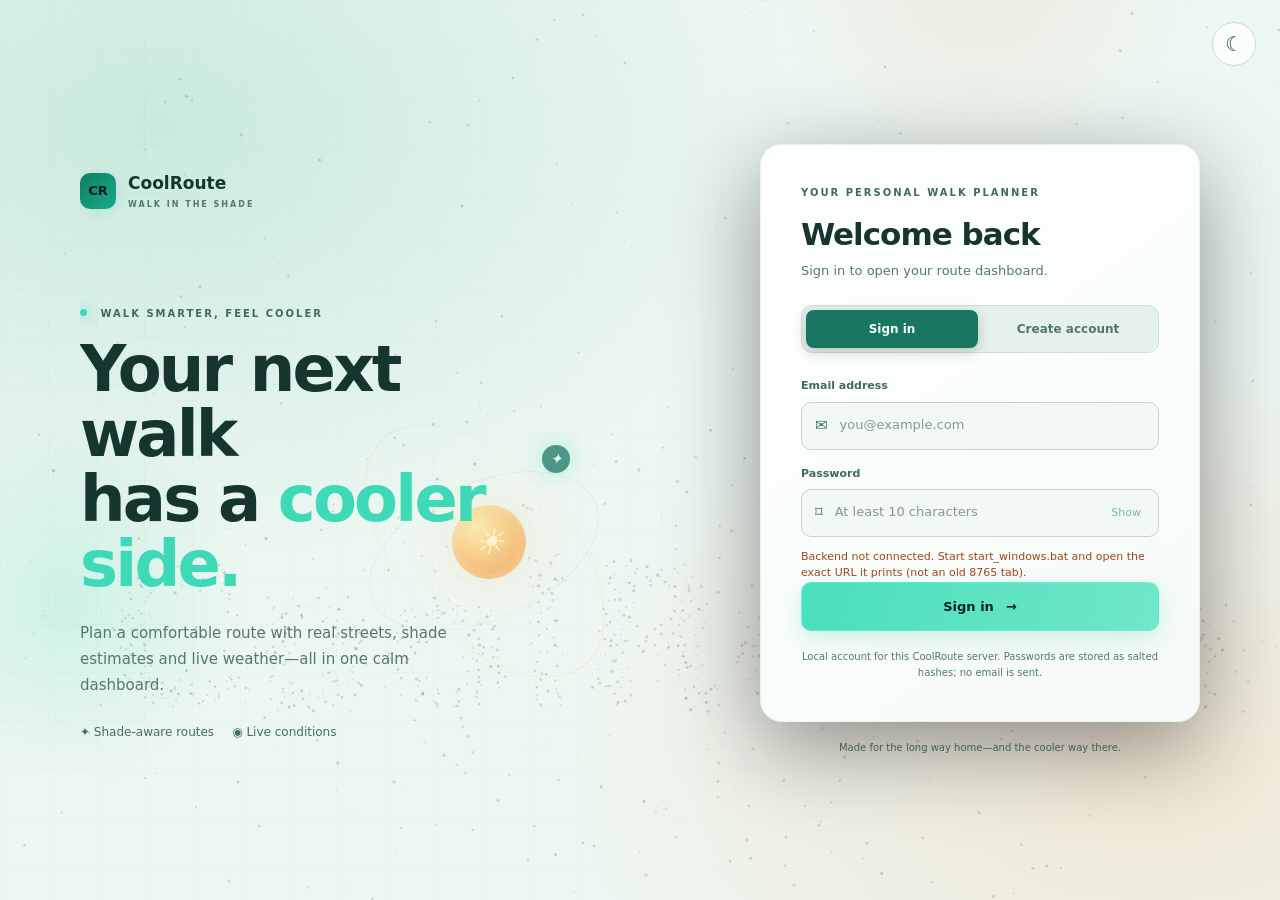
==== commit 5765f724: "Fix route graph and make learning buttons visible" ====
--- a/index.html
+++ b/index.html
@@ -10,7 +10,7 @@
   <link rel="stylesheet" href="./leaflet.css">
 
   <!-- App styles -->
-  <link rel="stylesheet" href="./styles.css?v=solar-learning-satellite-12">
+  <link rel="stylesheet" href="./styles.css?v=route-graph-learning-13">
 </head>
 <body>
 
@@ -272,8 +272,10 @@
               </tbody></table>
             </section>
           </div>
-          <details class="info-disclosure explain-card" id="route-info" open>
-            <summary><span><small>ROUTE DETAILS</small><b>Route calculations &amp; graph</b></span><i aria-hidden="true">⌄</i></summary>
+          <section class="info-disclosure explain-card" id="route-info" aria-labelledby="route-info-title">
+            <div class="disclosure-heading">
+              <span><small>ROUTE DETAILS</small><b id="route-info-title">Route calculations &amp; graph</b></span>
+            </div>
             <div class="disclosure-content">
             <div class="explain-head">
               <div><p class="eyebrow">SEE THE DIFFERENCE</p><h3 id="explain-title">Route metrics graph</h3></div>
@@ -316,7 +318,7 @@
               <p class="formula-footnote">Shade estimates use mapped OpenStreetMap trees/buildings. A simple astronomy fallback uses the nearest 15° longitude meridian for its time-zone estimate, so it omits some orbital and clock corrections.</p>
             </section>
             </div>
-          </details>
+          </section>
           <section class="history-card" aria-labelledby="history-title">
             <div class="history-head"><div><p class="eyebrow">SAVED TO THIS DEVICE</p><h3 id="history-title">Your walk history</h3></div><button type="button" class="text-btn" id="btn-history-refresh">Refresh</button></div>
             <p class="history-status" id="history-status" role="status">Loading saved walks…</p>
@@ -345,6 +347,7 @@
   <!-- Leaflet JS — served locally -->
   <script src="./leaflet.js"></script>
   <!-- App JS -->
-  <script src="./frontend.js?v=solar-learning-satellite-12"></script>
+  <script src="./frontend.js?v=route-graph-learning-13"></script>
 </body>
 </html>
+
